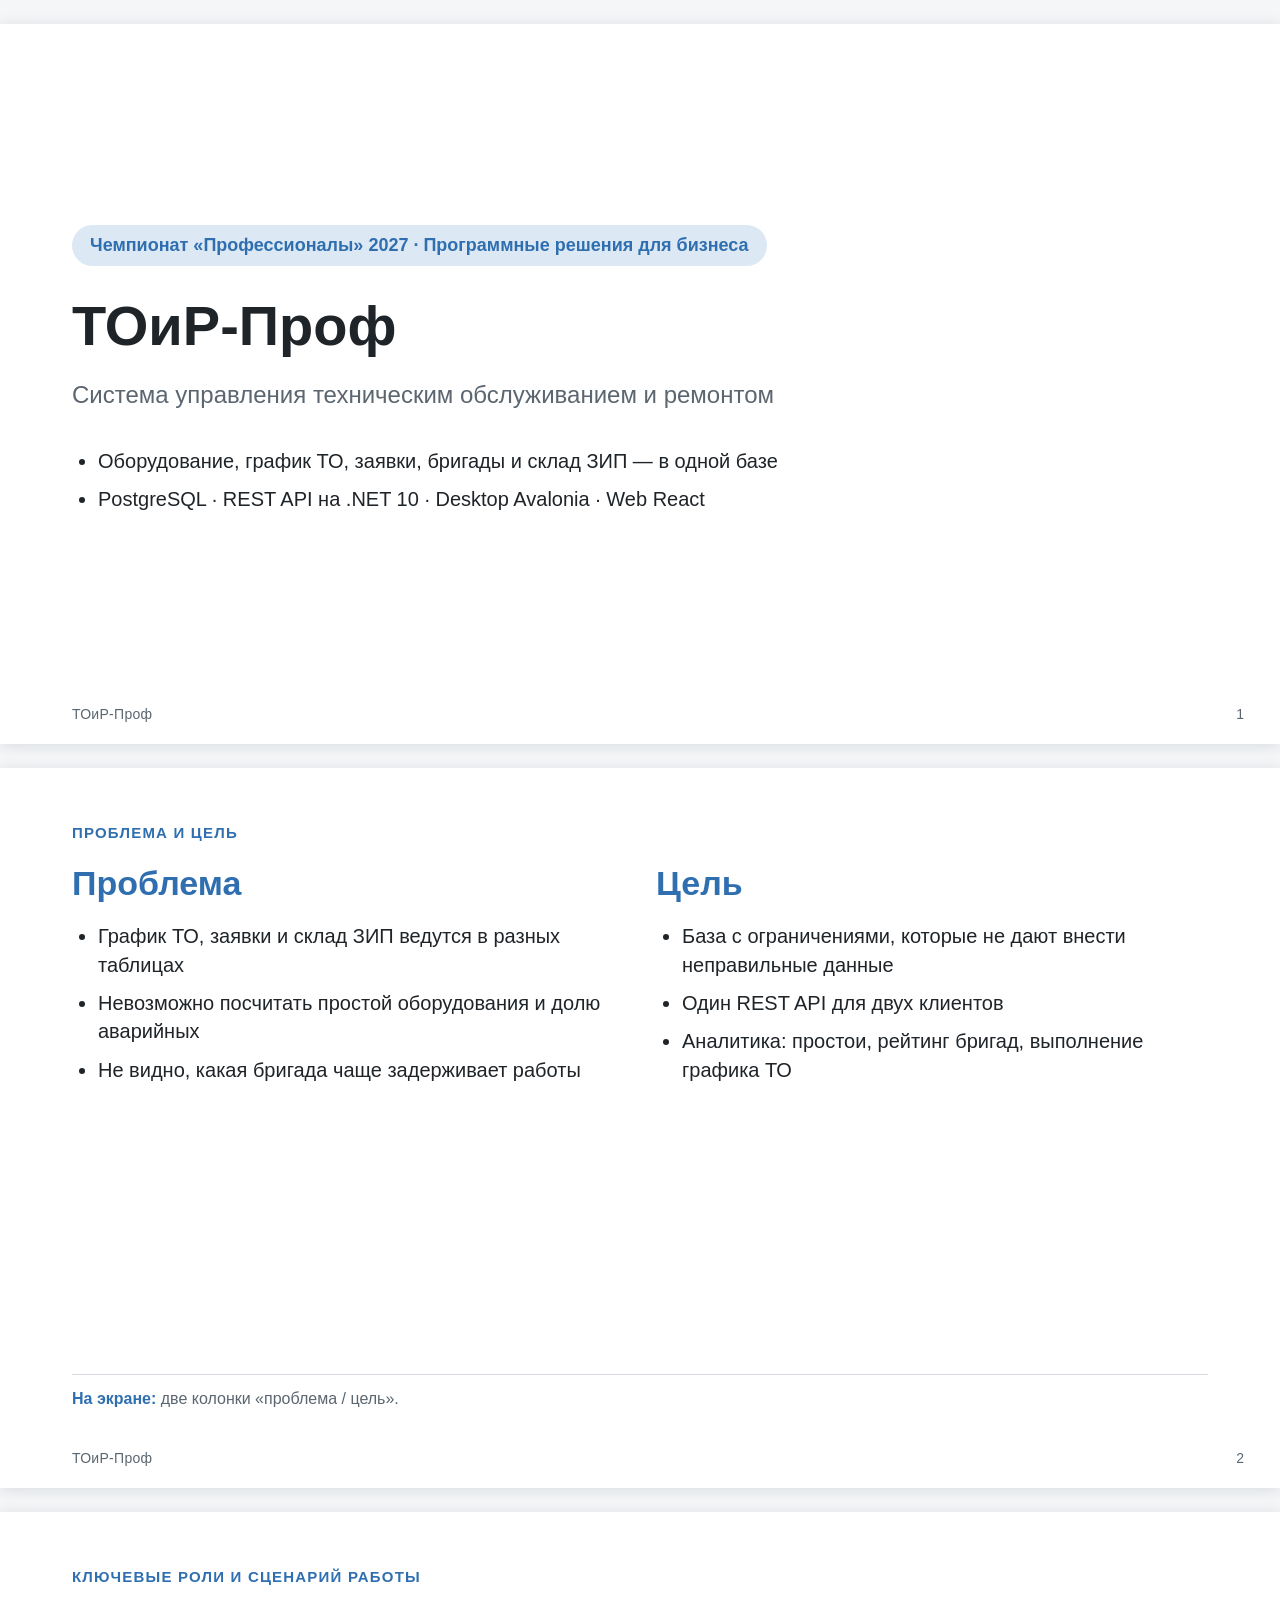
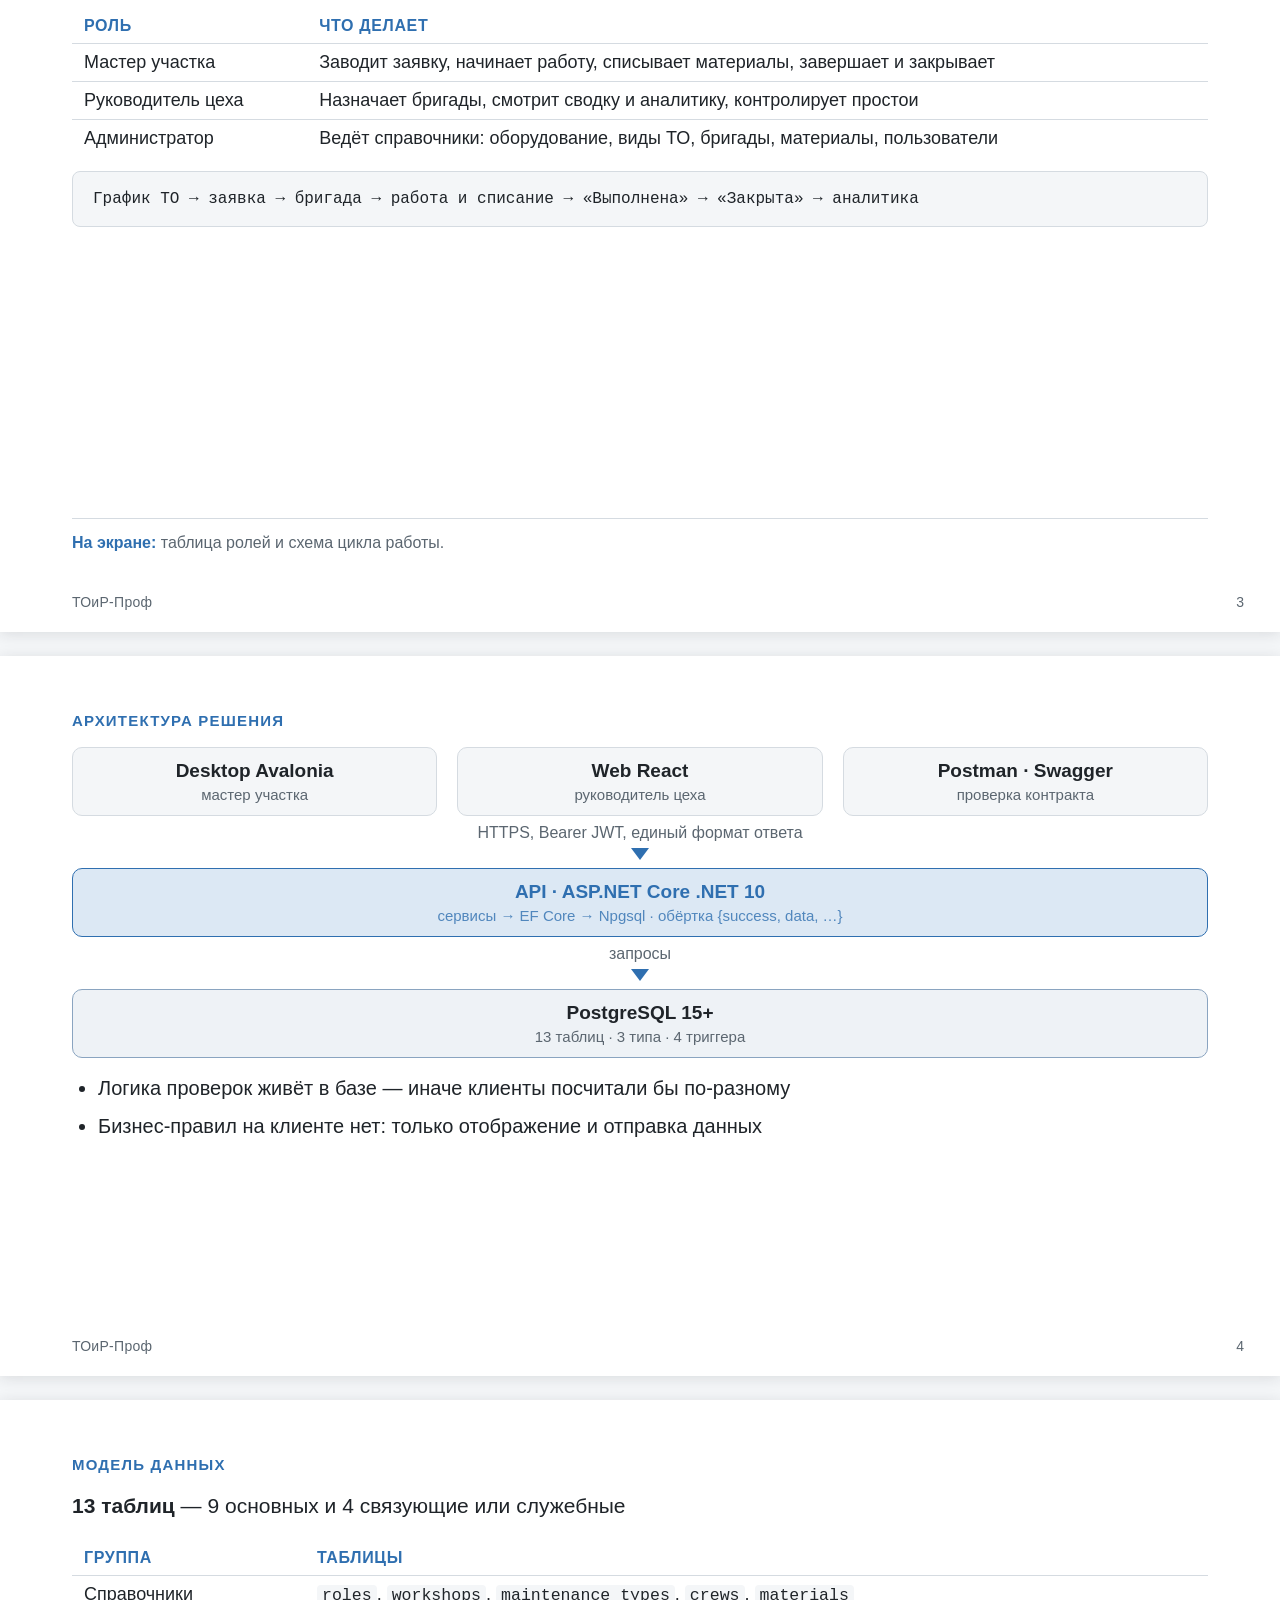
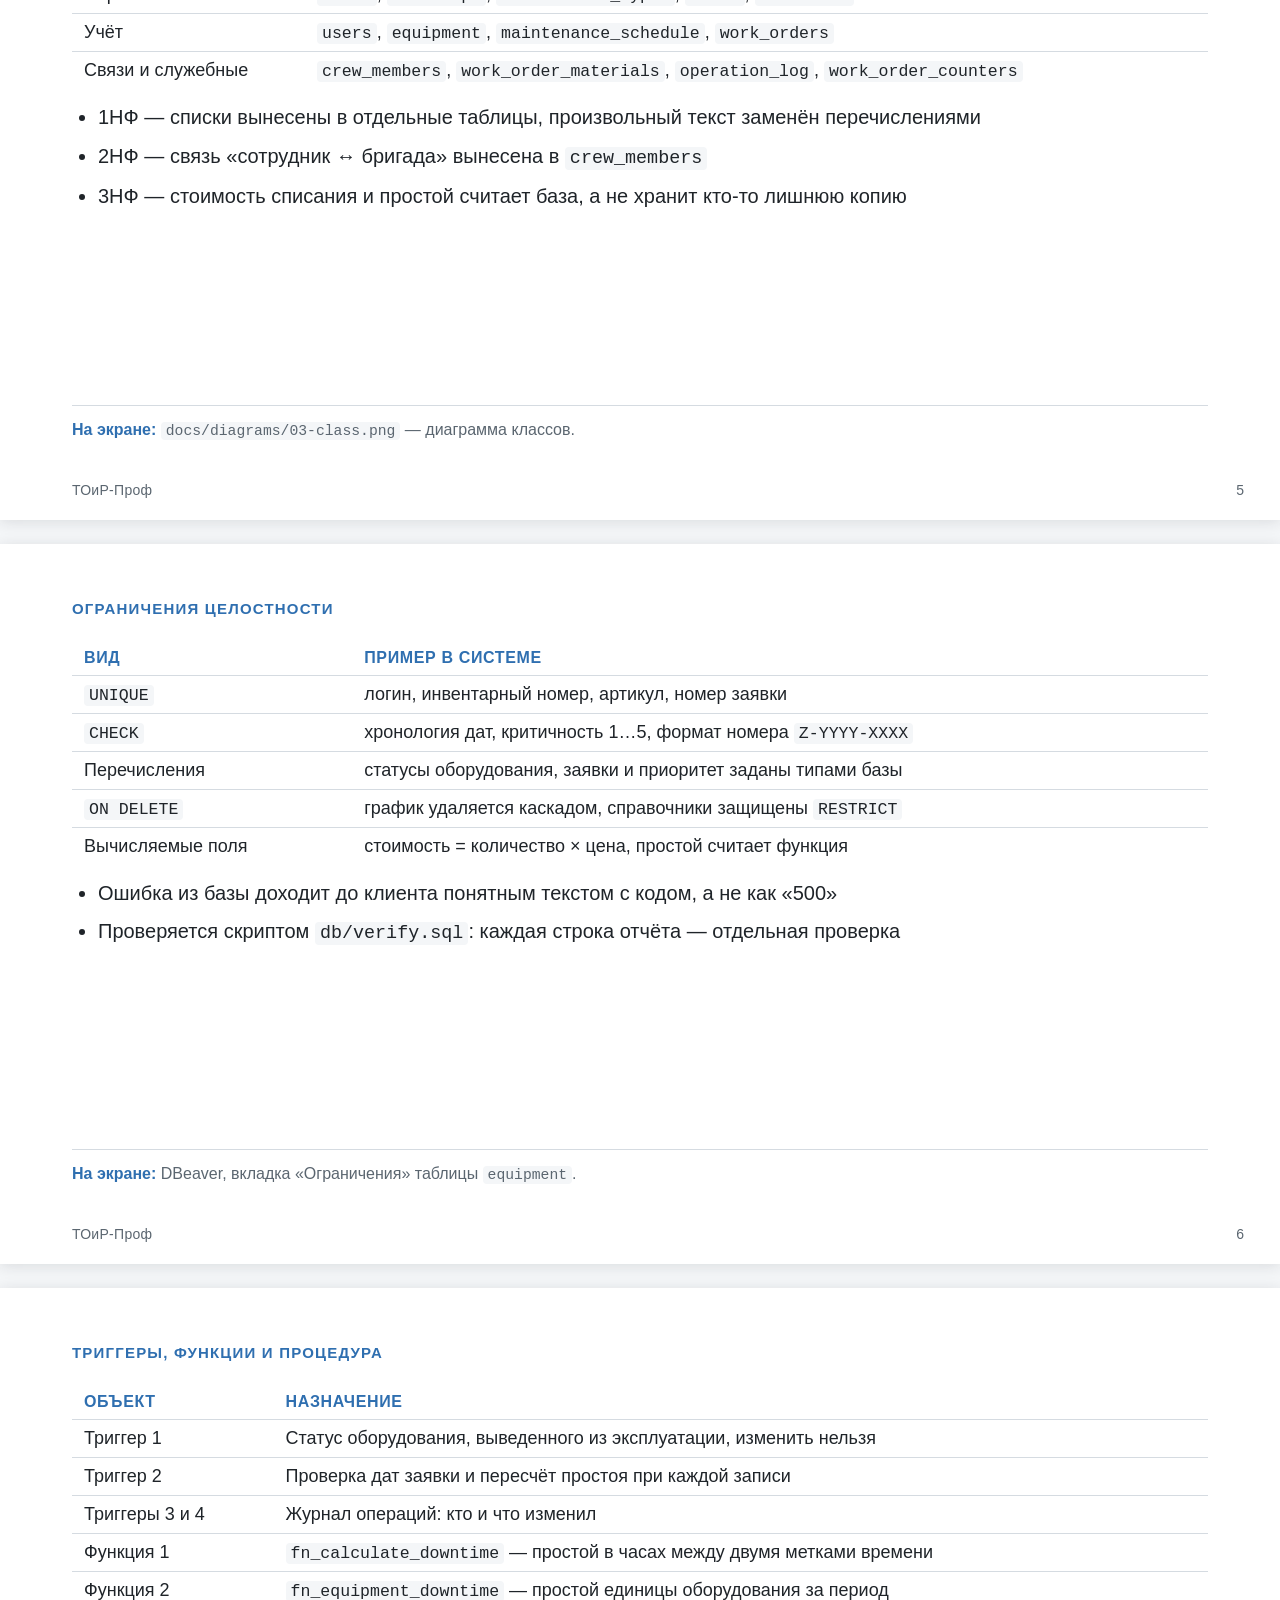
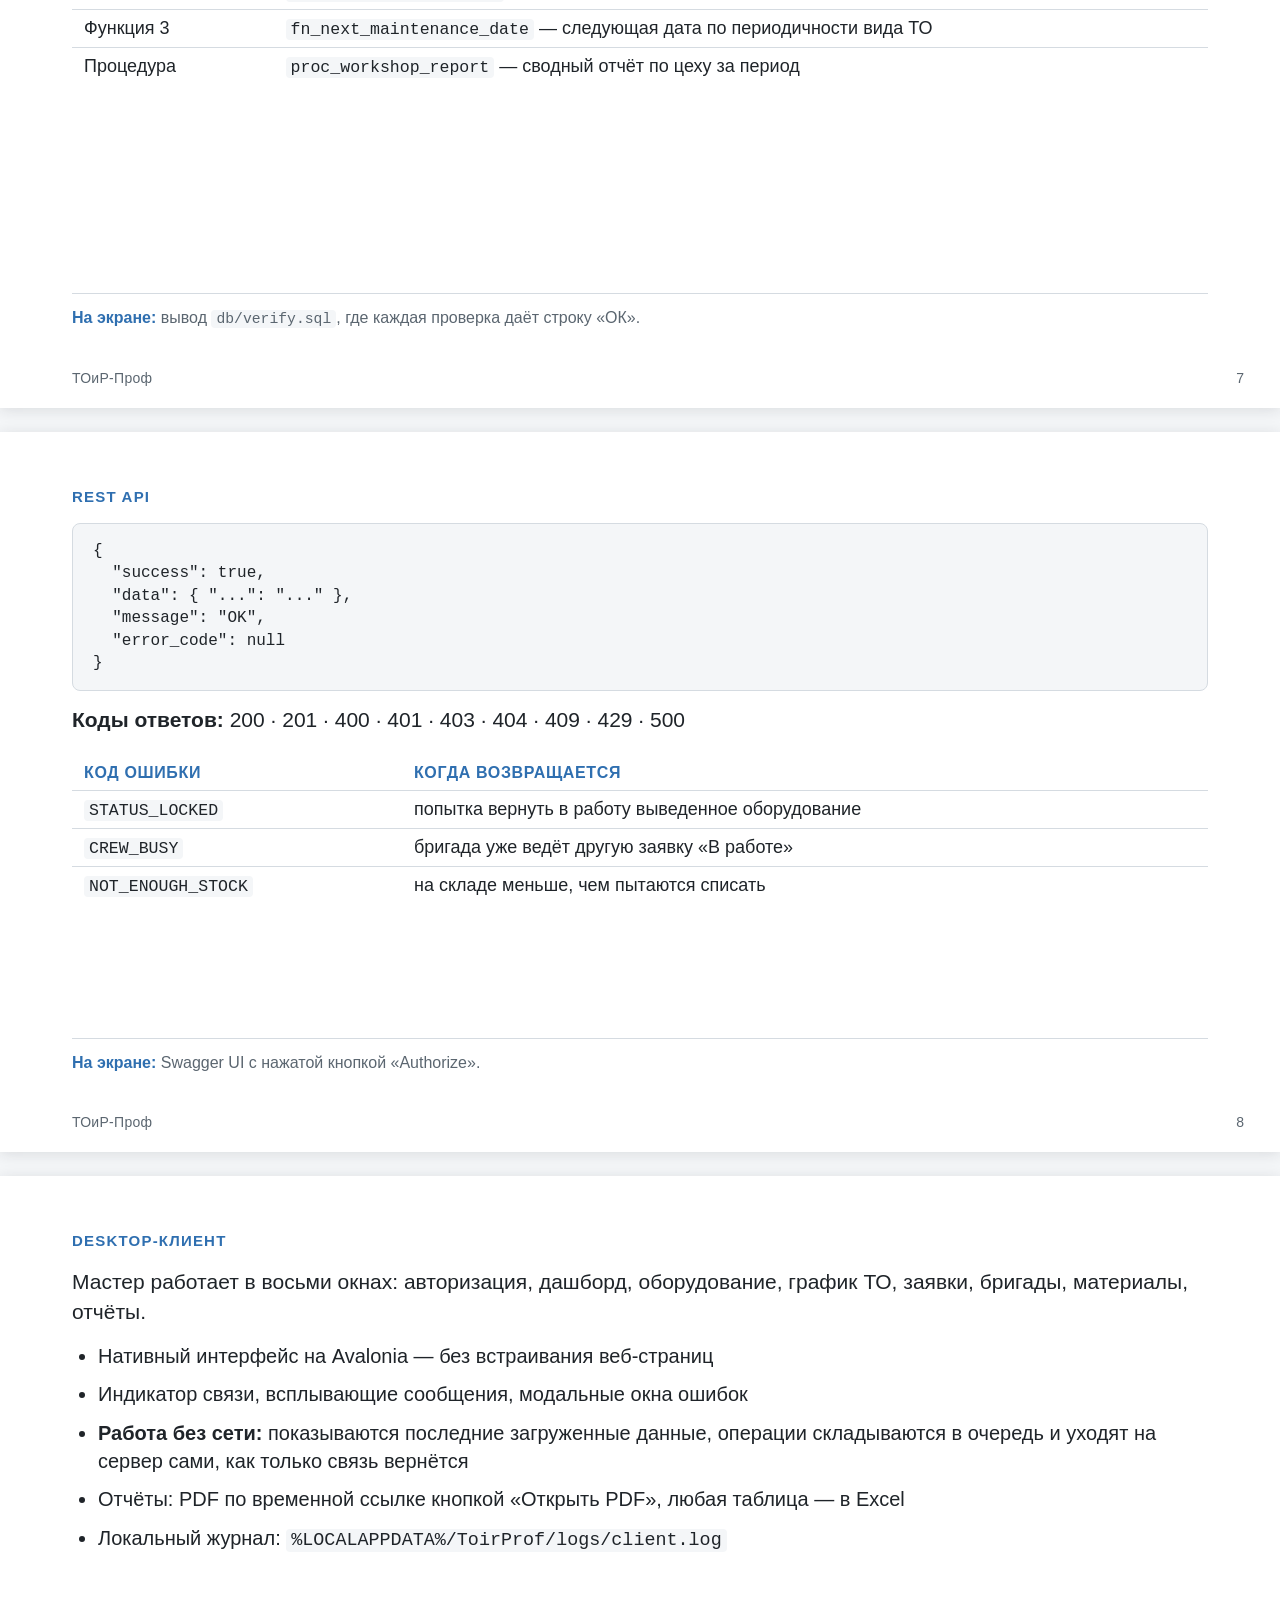
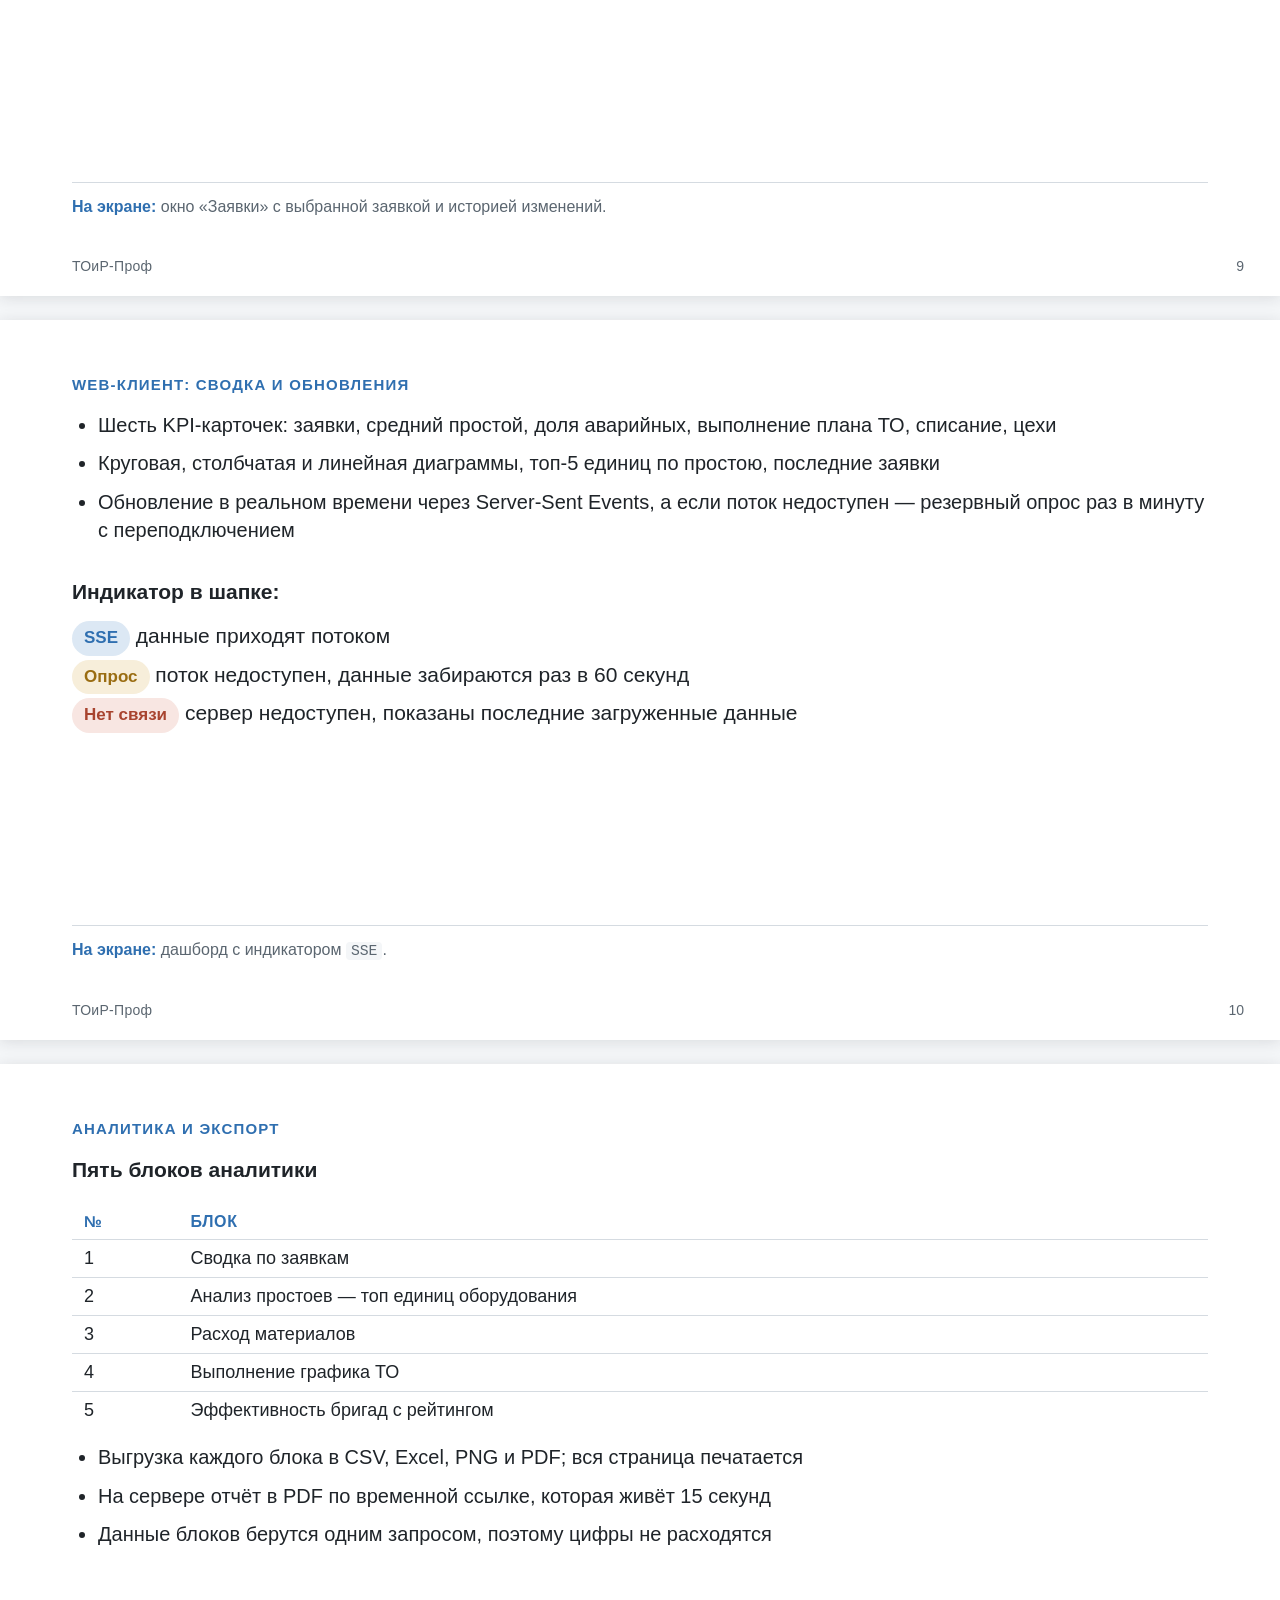
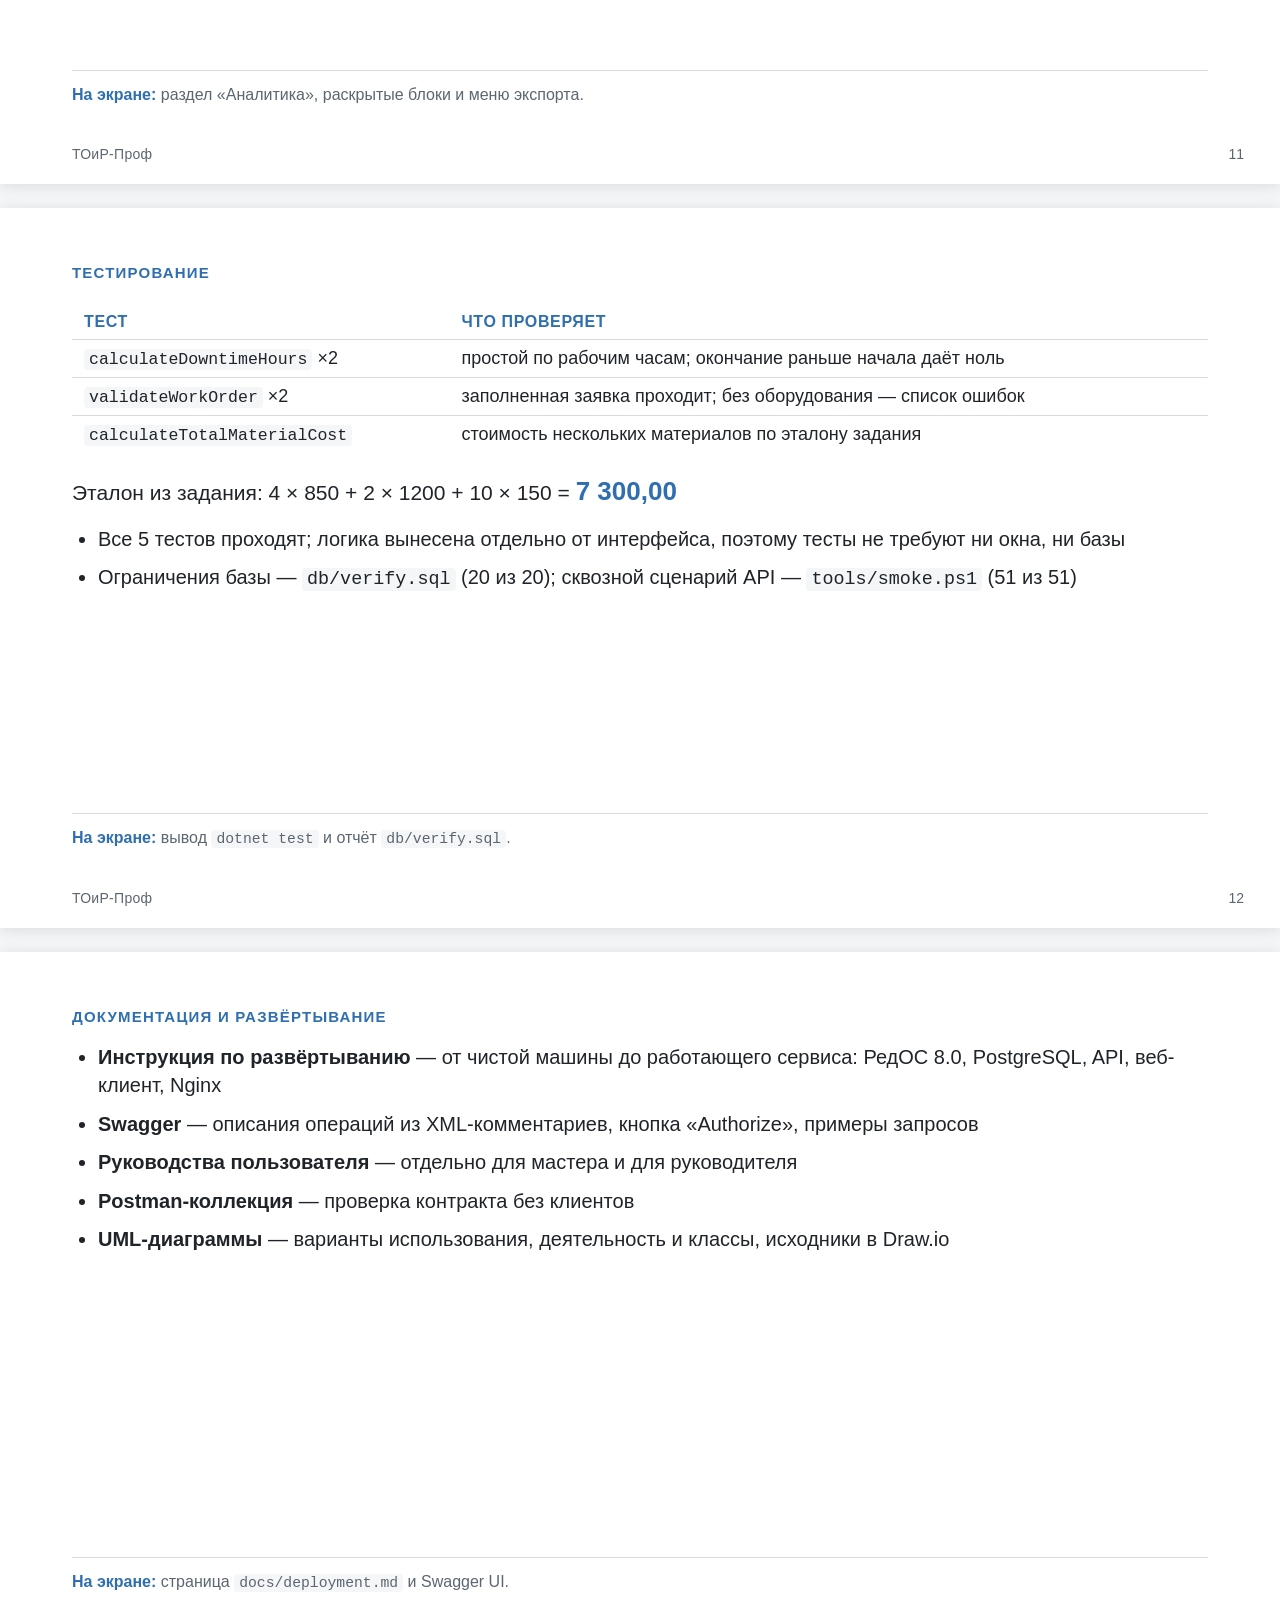
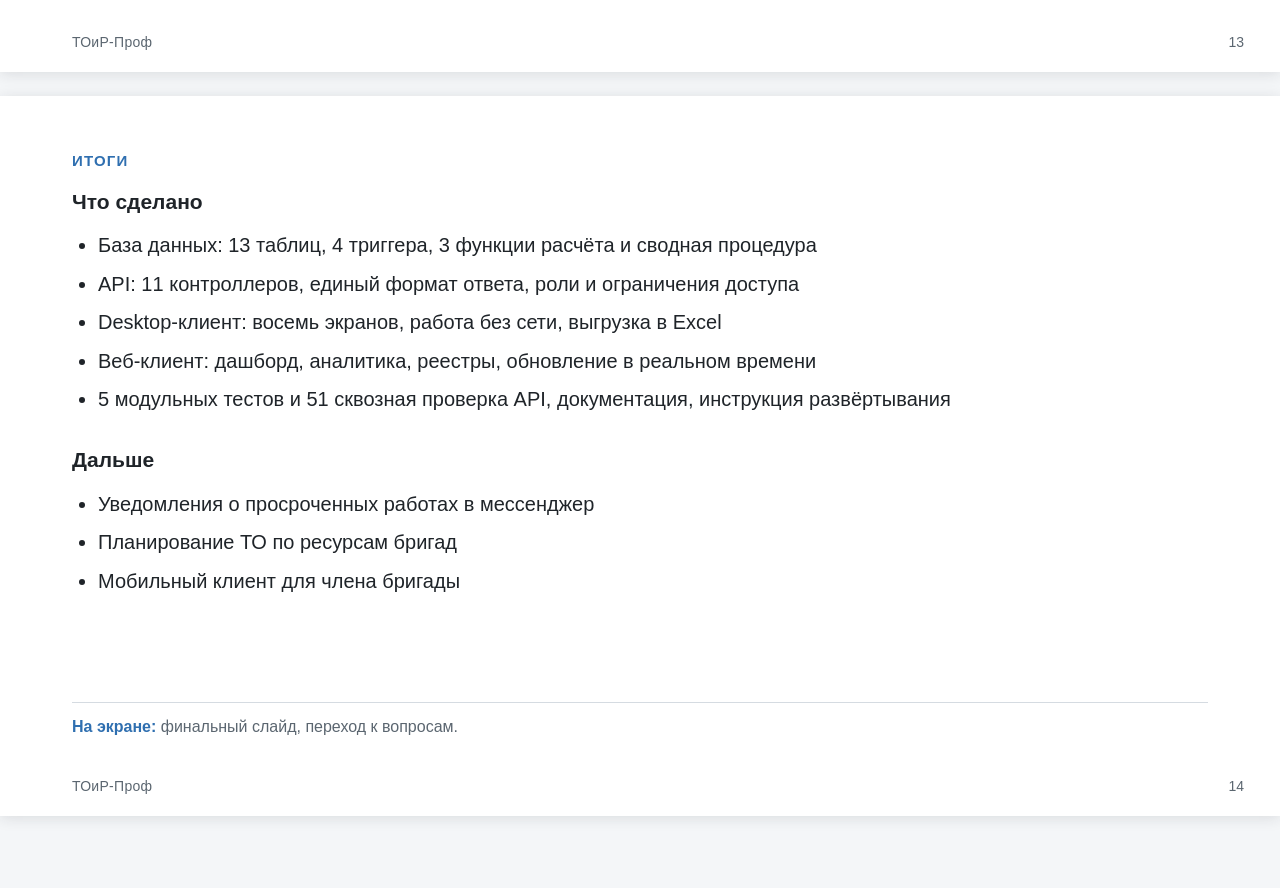
==== docs/presentation/slides.html @ 585d5f66 "Проверка на Windows и исправления по сквозному сценарию - API на порту 5080 (как ждут клиенты), PDF " ====
<!DOCTYPE html>
<html lang="ru">
<head>
<meta charset="utf-8">
<title>ТОиР-Проф — презентация проекта</title>
<style>
  :root {
    --ink: #1f2429;
    --muted: #5b6670;
    --line: #d5dbe1;
    --accent: #2f6fb0;
    --accent-soft: #dce8f4;
    --ok: #2f7d51;
    --warn: #9a6d12;
    --bad: #a8442f;
    --bg: #ffffff;
    --paper: #f4f6f8;
  }

  * { box-sizing: border-box; }

  html, body {
    margin: 0;
    padding: 0;
    background: var(--paper);
    color: var(--ink);
    font-family: "Segoe UI", "Noto Sans", Arial, sans-serif;
  }

  .deck { padding: 24px 0 48px; }

  .slide {
    position: relative;
    width: 1280px;
    height: 720px;
    margin: 0 auto 24px;
    padding: 56px 72px 64px;
    background: var(--bg);
    box-shadow: 0 2px 14px rgba(31, 36, 41, .12);
    page-break-after: always;
    break-after: page;
    display: flex;
    flex-direction: column;
    overflow: hidden;
  }

  .slide:last-child { page-break-after: auto; break-after: auto; }

  .slide__no {
    position: absolute;
    right: 36px;
    bottom: 22px;
    color: var(--muted);
    font-size: 14px;
  }

  .slide__mark {
    position: absolute;
    left: 72px;
    bottom: 22px;
    color: var(--muted);
    font-size: 14px;
    letter-spacing: .02em;
  }

  h1 { font-size: 46px; line-height: 1.15; margin: 0 0 28px; font-weight: 650; }
  h2 { font-size: 15px; text-transform: uppercase; letter-spacing: .08em; color: var(--accent); margin: 0 0 18px; }
  p { font-size: 21px; line-height: 1.45; margin: 0 0 14px; }
  ul { margin: 0 0 12px; padding-left: 26px; }
  li { font-size: 20px; line-height: 1.42; margin-bottom: 10px; }
  code { font-family: "JetBrains Mono", Consolas, monospace; font-size: .92em; background: var(--paper); padding: 1px 5px; border-radius: 4px; }

  table { width: 100%; border-collapse: collapse; margin: 6px 0 14px; }
  th, td { text-align: left; padding: 8px 12px; font-size: 18px; border-bottom: 1px solid var(--line); vertical-align: top; }
  th { color: var(--accent); font-weight: 600; font-size: 16px; text-transform: uppercase; letter-spacing: .04em; }
  tr:last-child td { border-bottom: none; }

  pre {
    background: var(--paper);
    border: 1px solid var(--line);
    border-radius: 8px;
    padding: 16px 20px;
    font-family: "JetBrains Mono", Consolas, monospace;
    font-size: 16px;
    line-height: 1.4;
    white-space: pre;
    overflow: hidden;
    margin: 0 0 14px;
  }

  .cols { display: flex; gap: 32px; }
  .cols > div { flex: 1; }

  .note {
    margin-top: auto;
    border-top: 1px solid var(--line);
    padding-top: 12px;
    color: var(--muted);
    font-size: 16px;
  }

  .note b { color: var(--accent); font-weight: 600; }

  .title { justify-content: center; }
  .title h1 { font-size: 56px; margin-bottom: 20px; }
  .title .sub { font-size: 24px; color: var(--muted); margin-bottom: 34px; }
  .title .badge {
    display: inline-block;
    align-self: flex-start;
    padding: 10px 18px;
    background: var(--accent-soft);
    color: var(--accent);
    border-radius: 999px;
    font-size: 18px;
    font-weight: 600;
  }

  .pill {
    display: inline-block;
    padding: 5px 12px;
    border-radius: 999px;
    font-size: 17px;
    font-weight: 600;
    background: var(--accent-soft);
    color: var(--accent);
  }
  .pill--ok { background: #e2f1e8; color: var(--ok); }
  .pill--warn { background: #f7eeda; color: var(--warn); }
  .pill--bad { background: #f8e6e2; color: var(--bad); }

  .big { font-size: 34px; font-weight: 650; color: var(--accent); }

  /* Схема архитектуры: настоящие блоки, а не псевдографика в <pre>.
     Псевдографика в презентации ломается: шрифт подставляется свой,
     линии рамок не сходятся, а блок обрезается по краю слайда. */
  .arch { margin: 0 0 16px; }
  .arch__row { display: flex; gap: 20px; justify-content: center; }
  .box {
    flex: 1;
    border: 1.5px solid var(--line);
    border-radius: 10px;
    padding: 12px 16px;
    background: var(--paper);
    font-size: 19px;
    font-weight: 600;
    text-align: center;
  }
  .box span { display: block; margin-top: 4px; font-size: 15px; font-weight: 400; color: var(--muted); }
  .box--api { border-color: var(--accent); background: var(--accent-soft); color: var(--accent); }
  .box--api span { color: var(--accent); opacity: .8; }
  .box--db { border-color: #8aa4c0; background: #eef2f6; }
  .arrow { text-align: center; margin: 8px 0; font-size: 16px; color: var(--muted); }
  .arrow::after {
    content: "";
    display: block;
    width: 0;
    height: 0;
    margin: 6px auto 0;
    border-left: 9px solid transparent;
    border-right: 9px solid transparent;
    border-top: 12px solid var(--accent);
  }

  @page { size: 1280px 720px; margin: 0; }

  @media print {
    html, body { background: #fff; }
    .deck { padding: 0; }
    .slide { box-shadow: none; margin: 0; }
  }
</style>
</head>
<body>
<div class="deck">

  <!-- 1 -->
  <section class="slide title">
    <span class="badge">Чемпионат «Профессионалы» 2027 · Программные решения для бизнеса</span>
    <h1 style="margin-top:28px">ТОиР-Проф</h1>
    <p class="sub">Система управления техническим обслуживанием и ремонтом</p>
    <ul>
      <li>Оборудование, график ТО, заявки, бригады и склад ЗИП — в одной базе</li>
      <li>PostgreSQL · REST API на .NET 10 · Desktop Avalonia · Web React</li>
    </ul>
    <div class="slide__mark">ТОиР-Проф</div>
    <div class="slide__no">1</div>
  </section>

  <!-- 2 -->
  <section class="slide">
    <h2>Проблема и цель</h2>
    <div class="cols">
      <div>
        <p class="big">Проблема</p>
        <ul>
          <li>График ТО, заявки и склад ЗИП ведутся в разных таблицах</li>
          <li>Невозможно посчитать простой оборудования и долю аварийных</li>
          <li>Не видно, какая бригада чаще задерживает работы</li>
        </ul>
      </div>
      <div>
        <p class="big">Цель</p>
        <ul>
          <li>База с ограничениями, которые не дают внести неправильные данные</li>
          <li>Один REST API для двух клиентов</li>
          <li>Аналитика: простои, рейтинг бригад, выполнение графика ТО</li>
        </ul>
      </div>
    </div>
    <p class="note"><b>На экране:</b> две колонки «проблема / цель».</p>
    <div class="slide__mark">ТОиР-Проф</div>
    <div class="slide__no">2</div>
  </section>

  <!-- 3 -->
  <section class="slide">
    <h2>Ключевые роли и сценарий работы</h2>
    <table>
      <tr><th>Роль</th><th>Что делает</th></tr>
      <tr><td>Мастер участка</td><td>Заводит заявку, начинает работу, списывает материалы, завершает и закрывает</td></tr>
      <tr><td>Руководитель цеха</td><td>Назначает бригады, смотрит сводку и аналитику, контролирует простои</td></tr>
      <tr><td>Администратор</td><td>Ведёт справочники: оборудование, виды ТО, бригады, материалы, пользователи</td></tr>
    </table>
    <pre>График ТО → заявка → бригада → работа и списание → «Выполнена» → «Закрыта» → аналитика</pre>
    <p class="note"><b>На экране:</b> таблица ролей и схема цикла работы.</p>
    <div class="slide__mark">ТОиР-Проф</div>
    <div class="slide__no">3</div>
  </section>

  <!-- 4 -->
  <section class="slide">
    <h2>Архитектура решения</h2>
    <div class="arch">
      <div class="arch__row">
        <div class="box">Desktop Avalonia<span>мастер участка</span></div>
        <div class="box">Web React<span>руководитель цеха</span></div>
        <div class="box">Postman · Swagger<span>проверка контракта</span></div>
      </div>
      <div class="arrow">HTTPS, Bearer JWT, единый формат ответа</div>
      <div class="arch__row">
        <div class="box box--api">API · ASP.NET Core .NET 10<span>сервисы → EF Core → Npgsql · обёртка {success, data, …}</span></div>
      </div>
      <div class="arrow">запросы</div>
      <div class="arch__row">
        <div class="box box--db">PostgreSQL 15+<span>13 таблиц · 3 типа · 4 триггера</span></div>
      </div>
    </div>
    <ul>
      <li>Логика проверок живёт в базе — иначе клиенты посчитали бы по-разному</li>
      <li>Бизнес-правил на клиенте нет: только отображение и отправка данных</li>
    </ul>
    <div class="slide__mark">ТОиР-Проф</div>
    <div class="slide__no">4</div>
  </section>

  <!-- 5 -->
  <section class="slide">
    <h2>Модель данных</h2>
    <p><b>13 таблиц</b> — 9 основных и 4 связующие или служебные</p>
    <table>
      <tr><th>Группа</th><th>Таблицы</th></tr>
      <tr><td>Справочники</td><td><code>roles</code>, <code>workshops</code>, <code>maintenance_types</code>, <code>crews</code>, <code>materials</code></td></tr>
      <tr><td>Учёт</td><td><code>users</code>, <code>equipment</code>, <code>maintenance_schedule</code>, <code>work_orders</code></td></tr>
      <tr><td>Связи и служебные</td><td><code>crew_members</code>, <code>work_order_materials</code>, <code>operation_log</code>, <code>work_order_counters</code></td></tr>
    </table>
    <ul>
      <li>1НФ — списки вынесены в отдельные таблицы, произвольный текст заменён перечислениями</li>
      <li>2НФ — связь «сотрудник ↔ бригада» вынесена в <code>crew_members</code></li>
      <li>3НФ — стоимость списания и простой считает база, а не хранит кто-то лишнюю копию</li>
    </ul>
    <p class="note"><b>На экране:</b> <code>docs/diagrams/03-class.png</code> — диаграмма классов.</p>
    <div class="slide__mark">ТОиР-Проф</div>
    <div class="slide__no">5</div>
  </section>

  <!-- 6 -->
  <section class="slide">
    <h2>Ограничения целостности</h2>
    <table>
      <tr><th>Вид</th><th>Пример в системе</th></tr>
      <tr><td><code>UNIQUE</code></td><td>логин, инвентарный номер, артикул, номер заявки</td></tr>
      <tr><td><code>CHECK</code></td><td>хронология дат, критичность 1…5, формат номера <code>Z-YYYY-XXXX</code></td></tr>
      <tr><td>Перечисления</td><td>статусы оборудования, заявки и приоритет заданы типами базы</td></tr>
      <tr><td><code>ON DELETE</code></td><td>график удаляется каскадом, справочники защищены <code>RESTRICT</code></td></tr>
      <tr><td>Вычисляемые поля</td><td>стоимость = количество × цена, простой считает функция</td></tr>
    </table>
    <ul>
      <li>Ошибка из базы доходит до клиента понятным текстом с кодом, а не как «500»</li>
      <li>Проверяется скриптом <code>db/verify.sql</code>: каждая строка отчёта — отдельная проверка</li>
    </ul>
    <p class="note"><b>На экране:</b> DBeaver, вкладка «Ограничения» таблицы <code>equipment</code>.</p>
    <div class="slide__mark">ТОиР-Проф</div>
    <div class="slide__no">6</div>
  </section>

  <!-- 7 -->
  <section class="slide">
    <h2>Триггеры, функции и процедура</h2>
    <table>
      <tr><th>Объект</th><th>Назначение</th></tr>
      <tr><td>Триггер 1</td><td>Статус оборудования, выведенного из эксплуатации, изменить нельзя</td></tr>
      <tr><td>Триггер 2</td><td>Проверка дат заявки и пересчёт простоя при каждой записи</td></tr>
      <tr><td>Триггеры 3 и 4</td><td>Журнал операций: кто и что изменил</td></tr>
      <tr><td>Функция 1</td><td><code>fn_calculate_downtime</code> — простой в часах между двумя метками времени</td></tr>
      <tr><td>Функция 2</td><td><code>fn_equipment_downtime</code> — простой единицы оборудования за период</td></tr>
      <tr><td>Функция 3</td><td><code>fn_next_maintenance_date</code> — следующая дата по периодичности вида ТО</td></tr>
      <tr><td>Процедура</td><td><code>proc_workshop_report</code> — сводный отчёт по цеху за период</td></tr>
    </table>
    <p class="note"><b>На экране:</b> вывод <code>db/verify.sql</code>, где каждая проверка даёт строку «ОК».</p>
    <div class="slide__mark">ТОиР-Проф</div>
    <div class="slide__no">7</div>
  </section>

  <!-- 8 -->
  <section class="slide">
    <h2>REST API</h2>
    <pre>{
  "success": true,
  "data": { "...": "..." },
  "message": "OK",
  "error_code": null
}</pre>
    <p><b>Коды ответов:</b> 200 · 201 · 400 · 401 · 403 · 404 · 409 · 429 · 500</p>
    <table>
      <tr><th>Код ошибки</th><th>Когда возвращается</th></tr>
      <tr><td><code>STATUS_LOCKED</code></td><td>попытка вернуть в работу выведенное оборудование</td></tr>
      <tr><td><code>CREW_BUSY</code></td><td>бригада уже ведёт другую заявку «В работе»</td></tr>
      <tr><td><code>NOT_ENOUGH_STOCK</code></td><td>на складе меньше, чем пытаются списать</td></tr>
    </table>
    <p class="note"><b>На экране:</b> Swagger UI с нажатой кнопкой «Authorize».</p>
    <div class="slide__mark">ТОиР-Проф</div>
    <div class="slide__no">8</div>
  </section>

  <!-- 9 -->
  <section class="slide">
    <h2>Desktop-клиент</h2>
    <p>Мастер работает в восьми окнах: авторизация, дашборд, оборудование,
       график ТО, заявки, бригады, материалы, отчёты.</p>
    <ul>
      <li>Нативный интерфейс на Avalonia — без встраивания веб-страниц</li>
      <li>Индикатор связи, всплывающие сообщения, модальные окна ошибок</li>
      <li><b>Работа без сети:</b> показываются последние загруженные данные, операции
          складываются в очередь и уходят на сервер сами, как только связь вернётся</li>
      <li>Отчёты: PDF по временной ссылке кнопкой «Открыть PDF», любая таблица — в Excel</li>
      <li>Локальный журнал: <code>%LOCALAPPDATA%/ToirProf/logs/client.log</code></li>
    </ul>
    <p class="note"><b>На экране:</b> окно «Заявки» с выбранной заявкой и историей изменений.</p>
    <div class="slide__mark">ТОиР-Проф</div>
    <div class="slide__no">9</div>
  </section>

  <!-- 10 -->
  <section class="slide">
    <h2>Web-клиент: сводка и обновления</h2>
    <ul>
      <li>Шесть KPI-карточек: заявки, средний простой, доля аварийных,
          выполнение плана ТО, списание, цехи</li>
      <li>Круговая, столбчатая и линейная диаграммы, топ-5 единиц по простою,
          последние заявки</li>
      <li>Обновление в реальном времени через Server-Sent Events, а если поток
          недоступен — резервный опрос раз в минуту с переподключением</li>
    </ul>
    <p style="margin-top:10px"><b>Индикатор в шапке:</b></p>
    <p style="margin-bottom:4px"><span class="pill">SSE</span> данные приходят потоком</p>
    <p style="margin-bottom:4px"><span class="pill pill--warn">Опрос</span> поток недоступен, данные забираются раз в 60 секунд</p>
    <p><span class="pill pill--bad">Нет связи</span> сервер недоступен, показаны последние загруженные данные</p>
    <p class="note"><b>На экране:</b> дашборд с индикатором <code>SSE</code>.</p>
    <div class="slide__mark">ТОиР-Проф</div>
    <div class="slide__no">10</div>
  </section>

  <!-- 11 -->
  <section class="slide">
    <h2>Аналитика и экспорт</h2>
    <p><b>Пять блоков аналитики</b></p>
    <table>
      <tr><th>№</th><th>Блок</th></tr>
      <tr><td>1</td><td>Сводка по заявкам</td></tr>
      <tr><td>2</td><td>Анализ простоев — топ единиц оборудования</td></tr>
      <tr><td>3</td><td>Расход материалов</td></tr>
      <tr><td>4</td><td>Выполнение графика ТО</td></tr>
      <tr><td>5</td><td>Эффективность бригад с рейтингом</td></tr>
    </table>
    <ul>
      <li>Выгрузка каждого блока в CSV, Excel, PNG и PDF; вся страница печатается</li>
      <li>На сервере отчёт в PDF по временной ссылке, которая живёт 15 секунд</li>
      <li>Данные блоков берутся одним запросом, поэтому цифры не расходятся</li>
    </ul>
    <p class="note"><b>На экране:</b> раздел «Аналитика», раскрытые блоки и меню экспорта.</p>
    <div class="slide__mark">ТОиР-Проф</div>
    <div class="slide__no">11</div>
  </section>

  <!-- 12 -->
  <section class="slide">
    <h2>Тестирование</h2>
    <table>
      <tr><th>Тест</th><th>Что проверяет</th></tr>
      <tr><td><code>calculateDowntimeHours</code> ×2</td><td>простой по рабочим часам; окончание раньше начала даёт ноль</td></tr>
      <tr><td><code>validateWorkOrder</code> ×2</td><td>заполненная заявка проходит; без оборудования — список ошибок</td></tr>
      <tr><td><code>calculateTotalMaterialCost</code></td><td>стоимость нескольких материалов по эталону задания</td></tr>
    </table>
    <p style="margin-top:6px">Эталон из задания: 4 × 850 + 2 × 1200 + 10 × 150 = <b class="big" style="font-size:26px">7 300,00</b></p>
    <ul>
      <li>Все 5 тестов проходят; логика вынесена отдельно от интерфейса,
          поэтому тесты не требуют ни окна, ни базы</li>
      <li>Ограничения базы — <code>db/verify.sql</code> (20 из 20); сквозной сценарий API —
          <code>tools/smoke.ps1</code> (51 из 51)</li>
    </ul>
    <p class="note"><b>На экране:</b> вывод <code>dotnet test</code> и отчёт <code>db/verify.sql</code>.</p>
    <div class="slide__mark">ТОиР-Проф</div>
    <div class="slide__no">12</div>
  </section>

  <!-- 13 -->
  <section class="slide">
    <h2>Документация и развёртывание</h2>
    <ul>
      <li><b>Инструкция по развёртыванию</b> — от чистой машины до работающего сервиса:
          РедОС 8.0, PostgreSQL, API, веб-клиент, Nginx</li>
      <li><b>Swagger</b> — описания операций из XML-комментариев, кнопка «Authorize»,
          примеры запросов</li>
      <li><b>Руководства пользователя</b> — отдельно для мастера и для руководителя</li>
      <li><b>Postman-коллекция</b> — проверка контракта без клиентов</li>
      <li><b>UML-диаграммы</b> — варианты использования, деятельность и классы,
          исходники в Draw.io</li>
    </ul>
    <p class="note"><b>На экране:</b> страница <code>docs/deployment.md</code> и Swagger UI.</p>
    <div class="slide__mark">ТОиР-Проф</div>
    <div class="slide__no">13</div>
  </section>

  <!-- 14 -->
  <section class="slide">
    <h2>Итоги</h2>
    <p><b>Что сделано</b></p>
    <ul>
      <li>База данных: 13 таблиц, 4 триггера, 3 функции расчёта и сводная процедура</li>
      <li>API: 11 контроллеров, единый формат ответа, роли и ограничения доступа</li>
      <li>Desktop-клиент: восемь экранов, работа без сети, выгрузка в Excel</li>
      <li>Веб-клиент: дашборд, аналитика, реестры, обновление в реальном времени</li>
      <li>5 модульных тестов и 51 сквозная проверка API, документация, инструкция развёртывания</li>
    </ul>
    <p style="margin-top:10px"><b>Дальше</b></p>
    <ul>
      <li>Уведомления о просроченных работах в мессенджер</li>
      <li>Планирование ТО по ресурсам бригад</li>
      <li>Мобильный клиент для члена бригады</li>
    </ul>
    <p class="note"><b>На экране:</b> финальный слайд, переход к вопросам.</p>
    <div class="slide__mark">ТОиР-Проф</div>
    <div class="slide__no">14</div>
  </section>

</div>
</body>
</html>
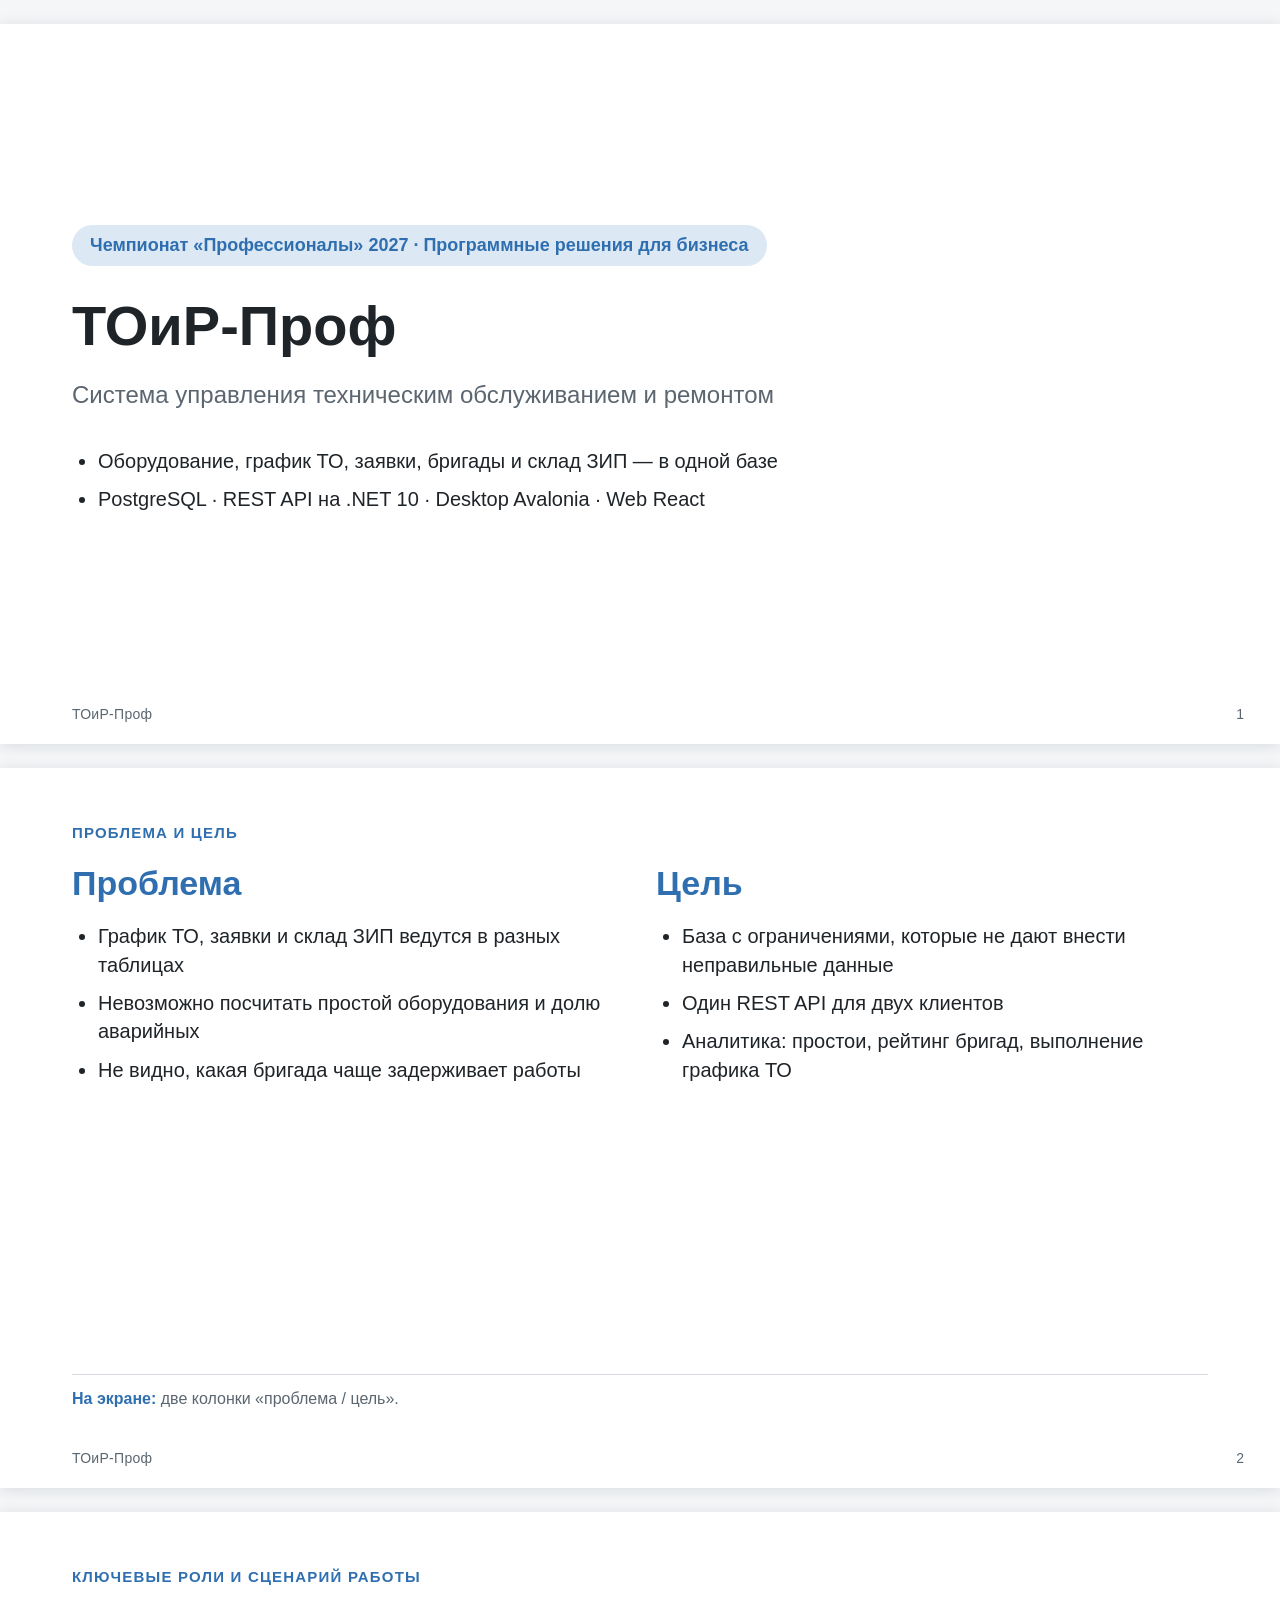
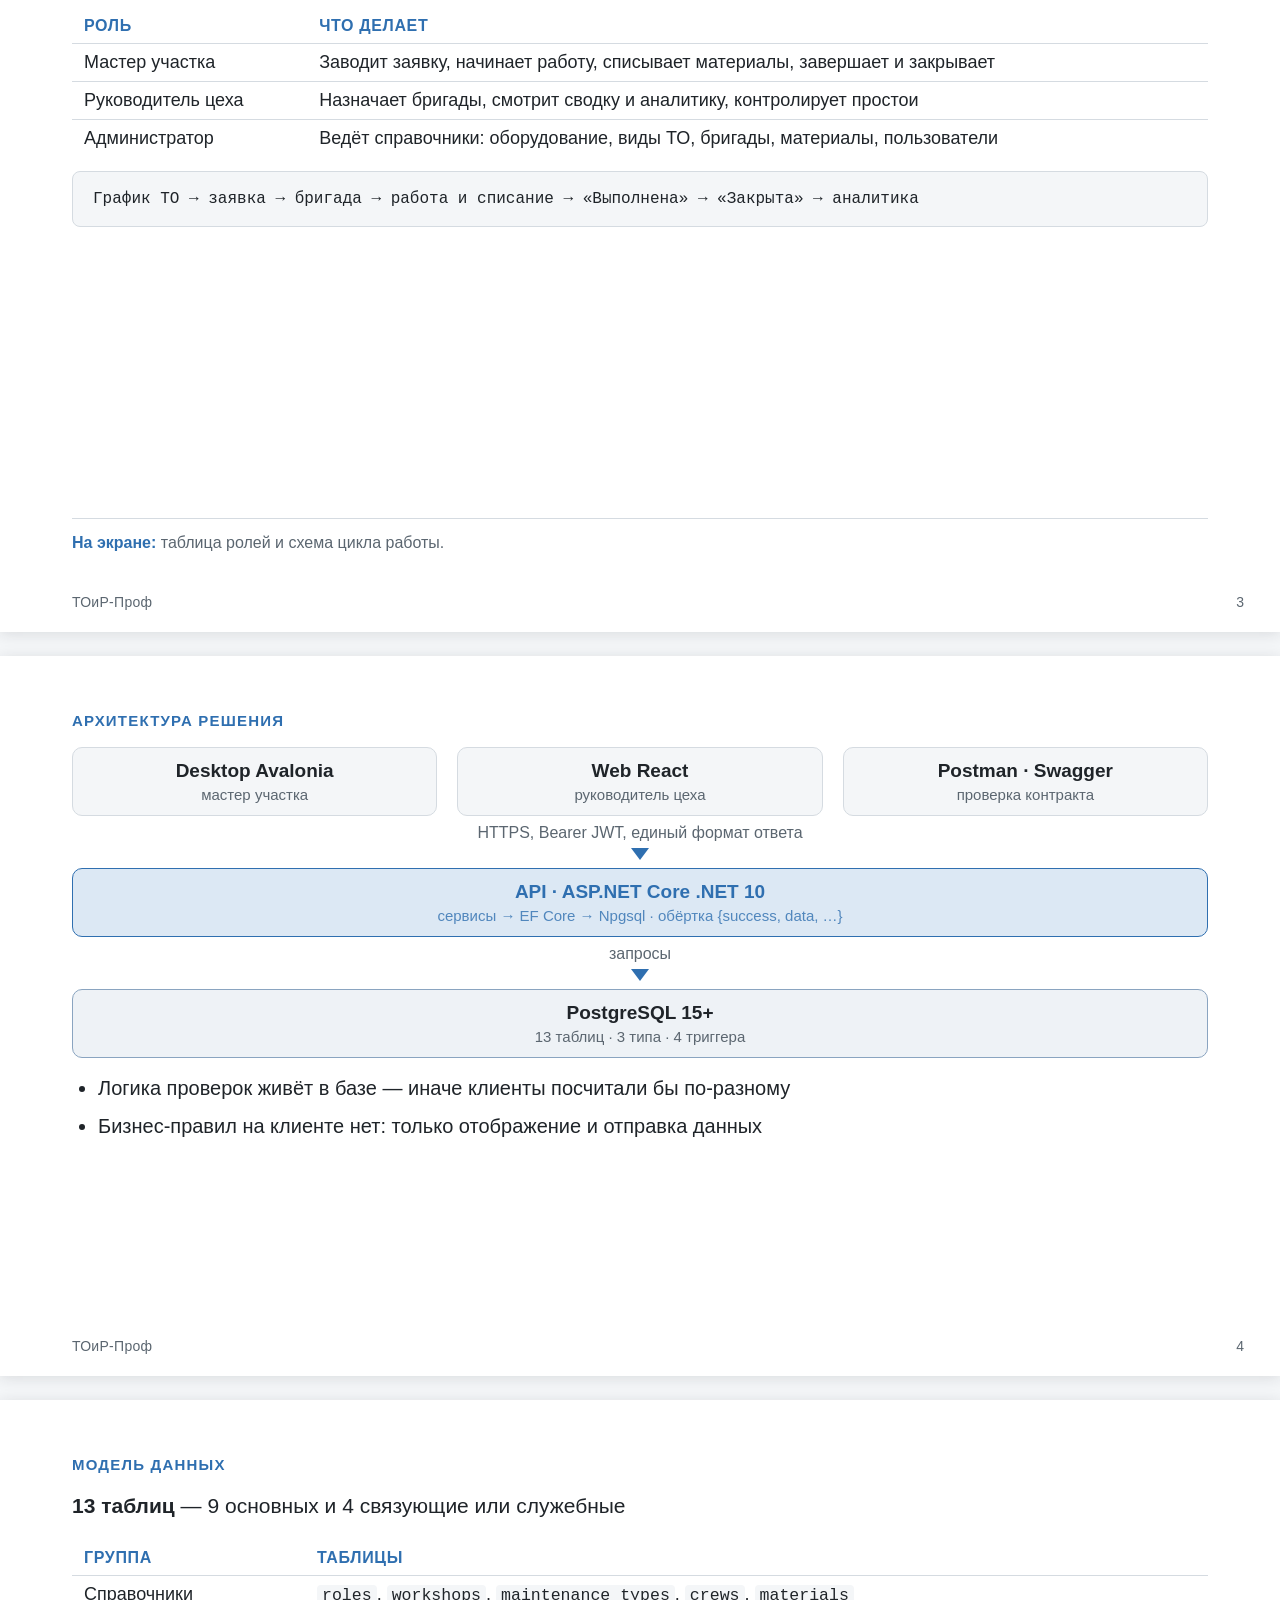
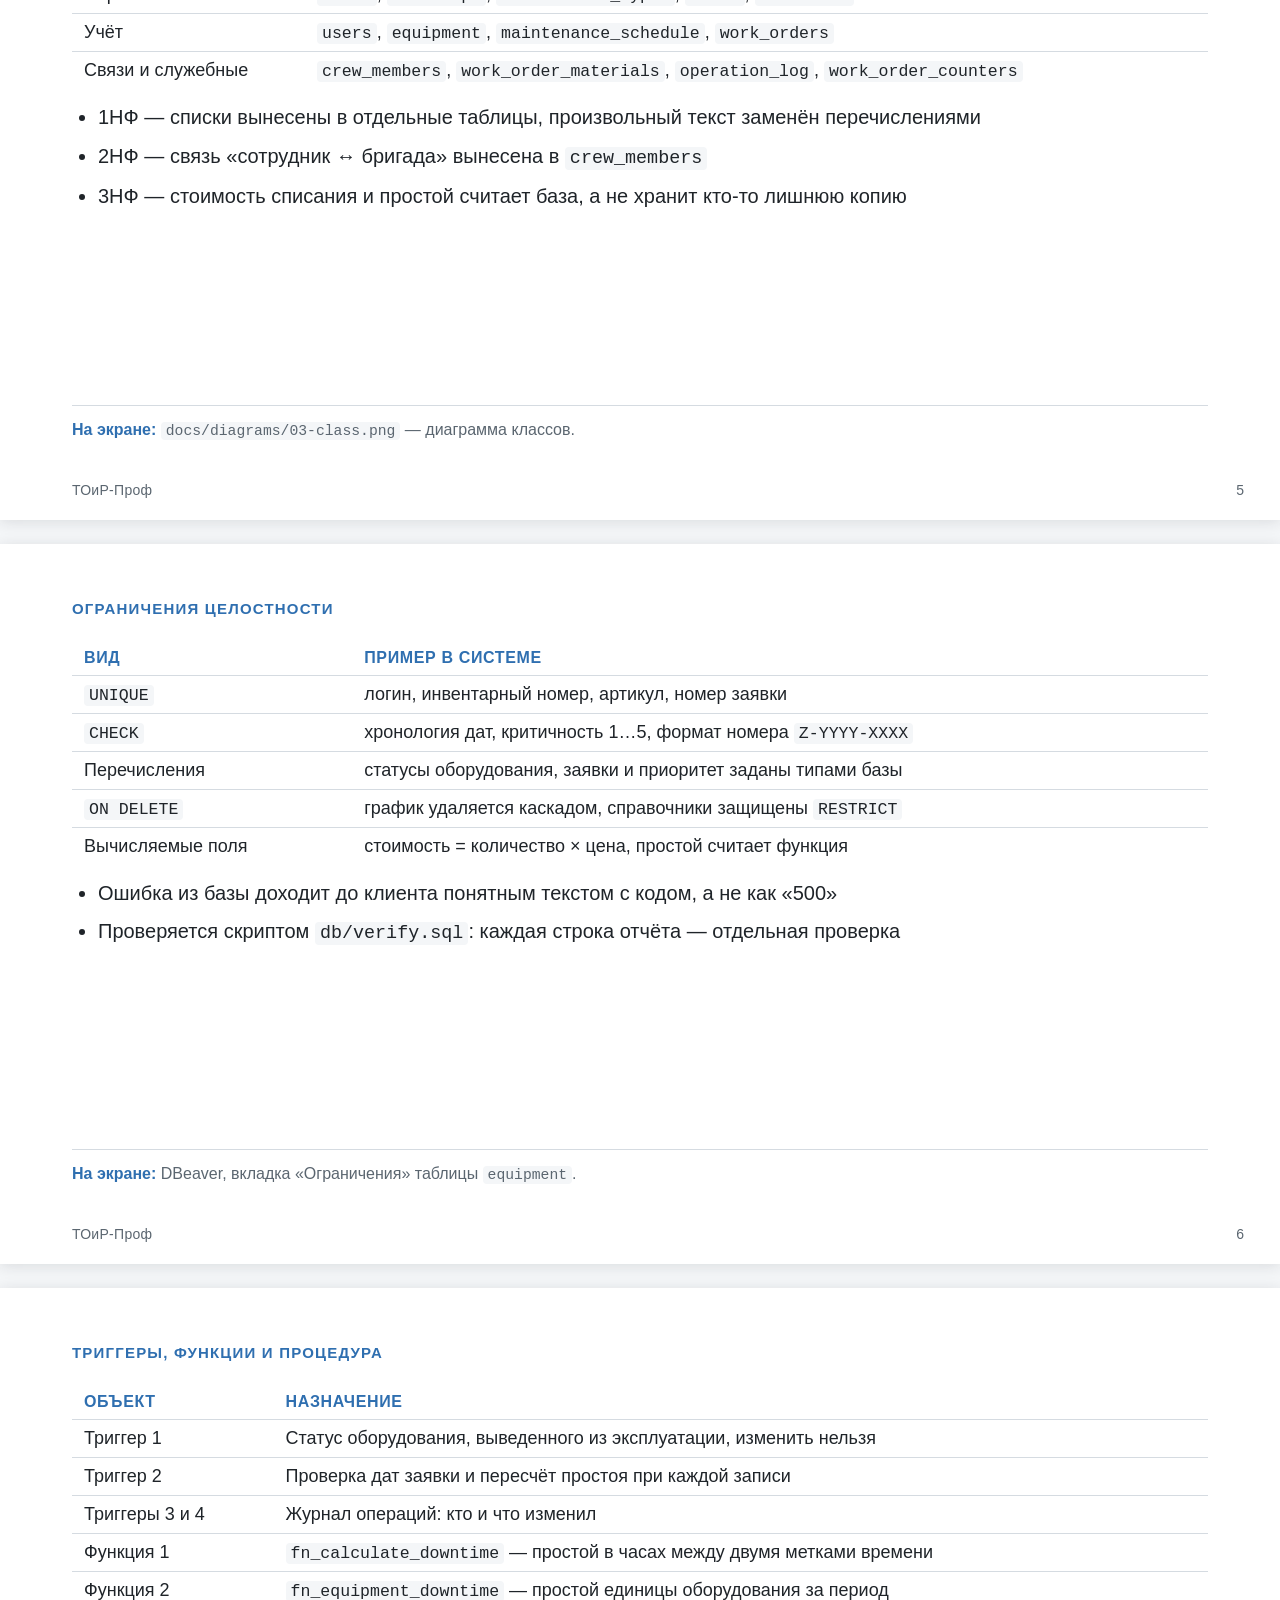
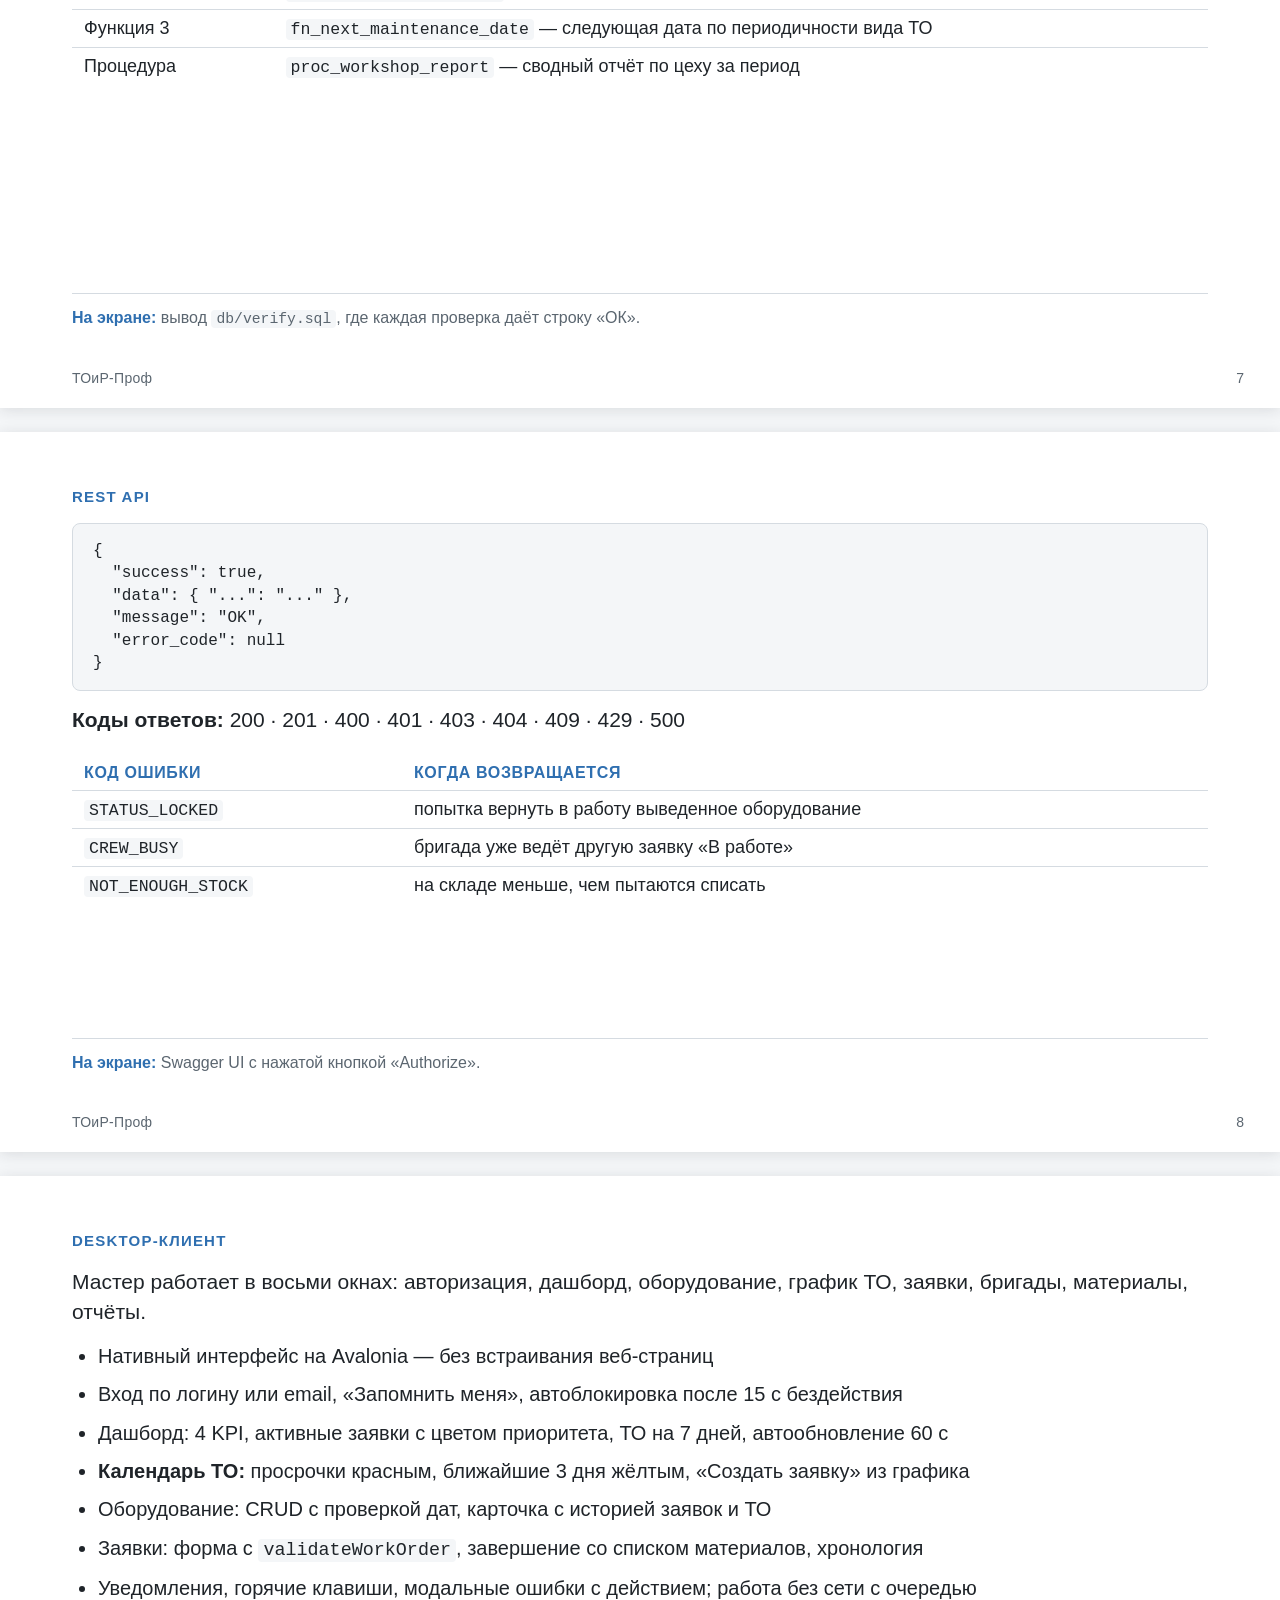
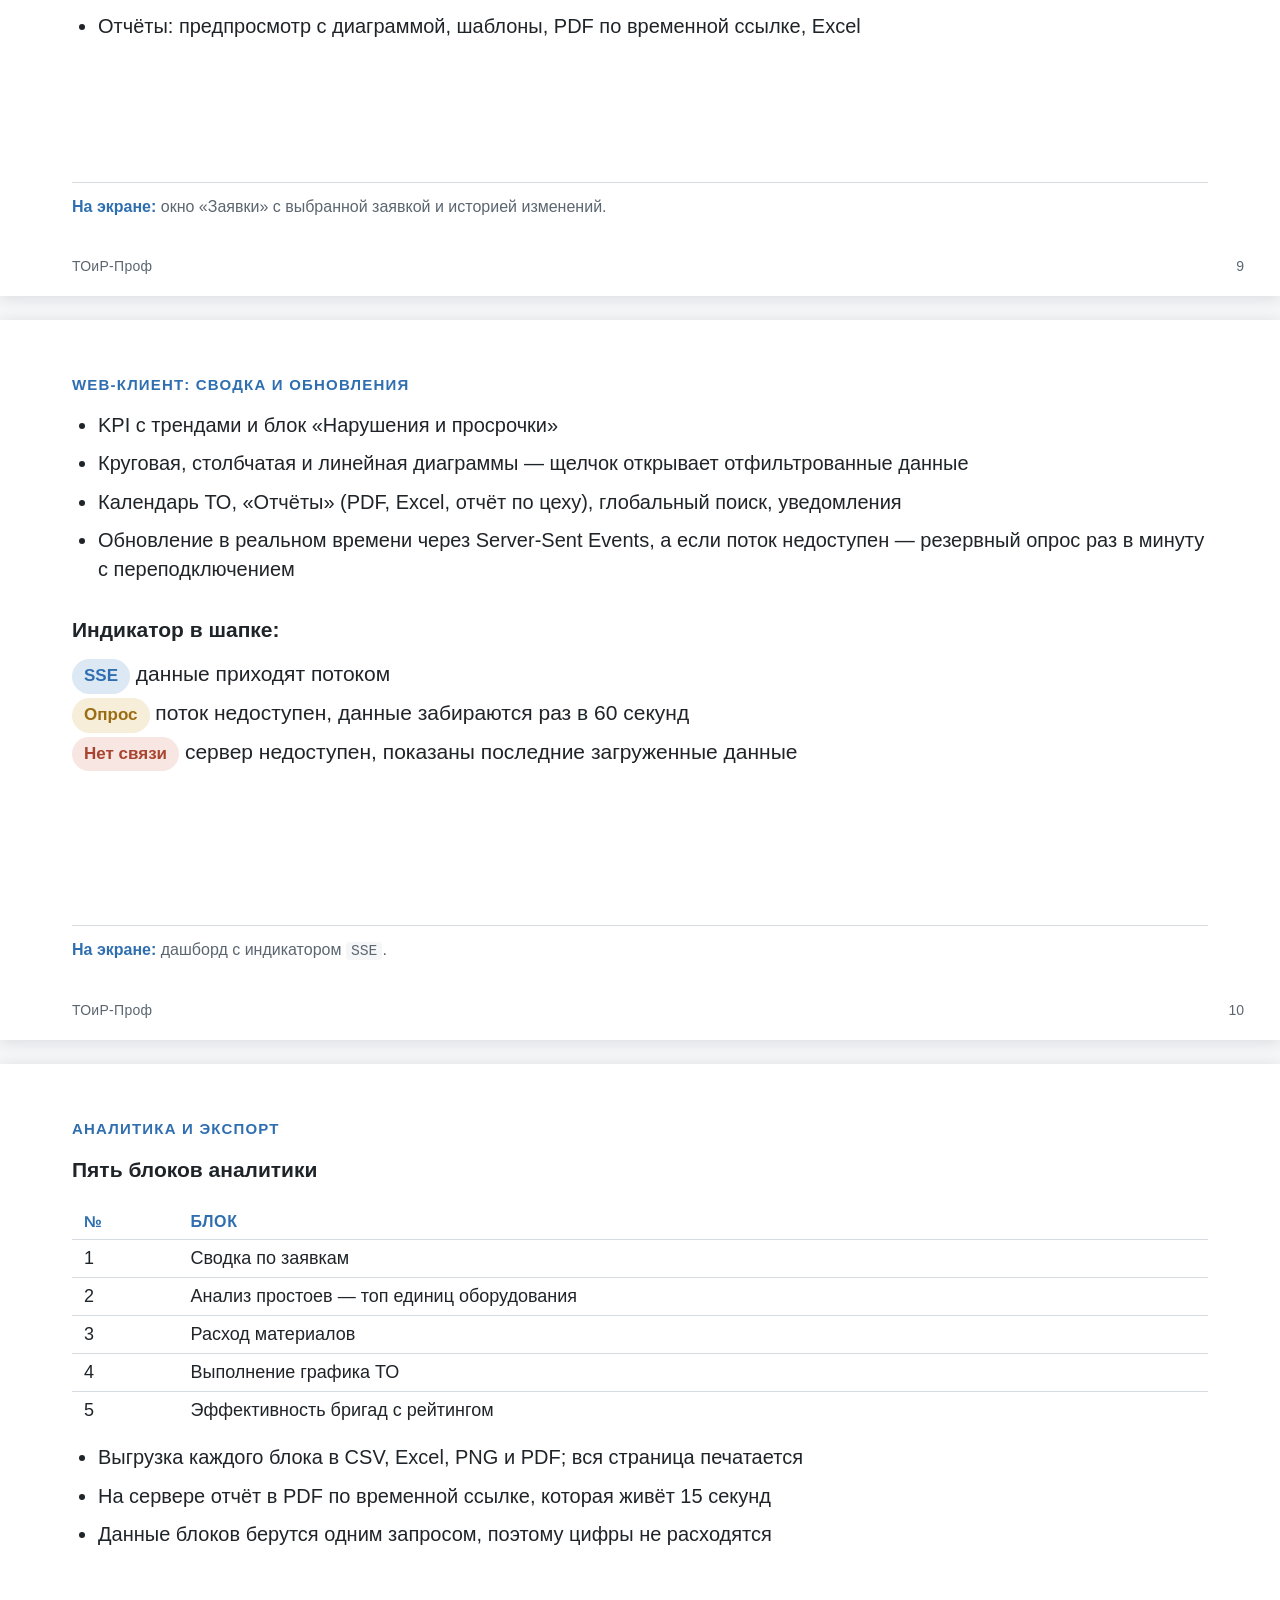
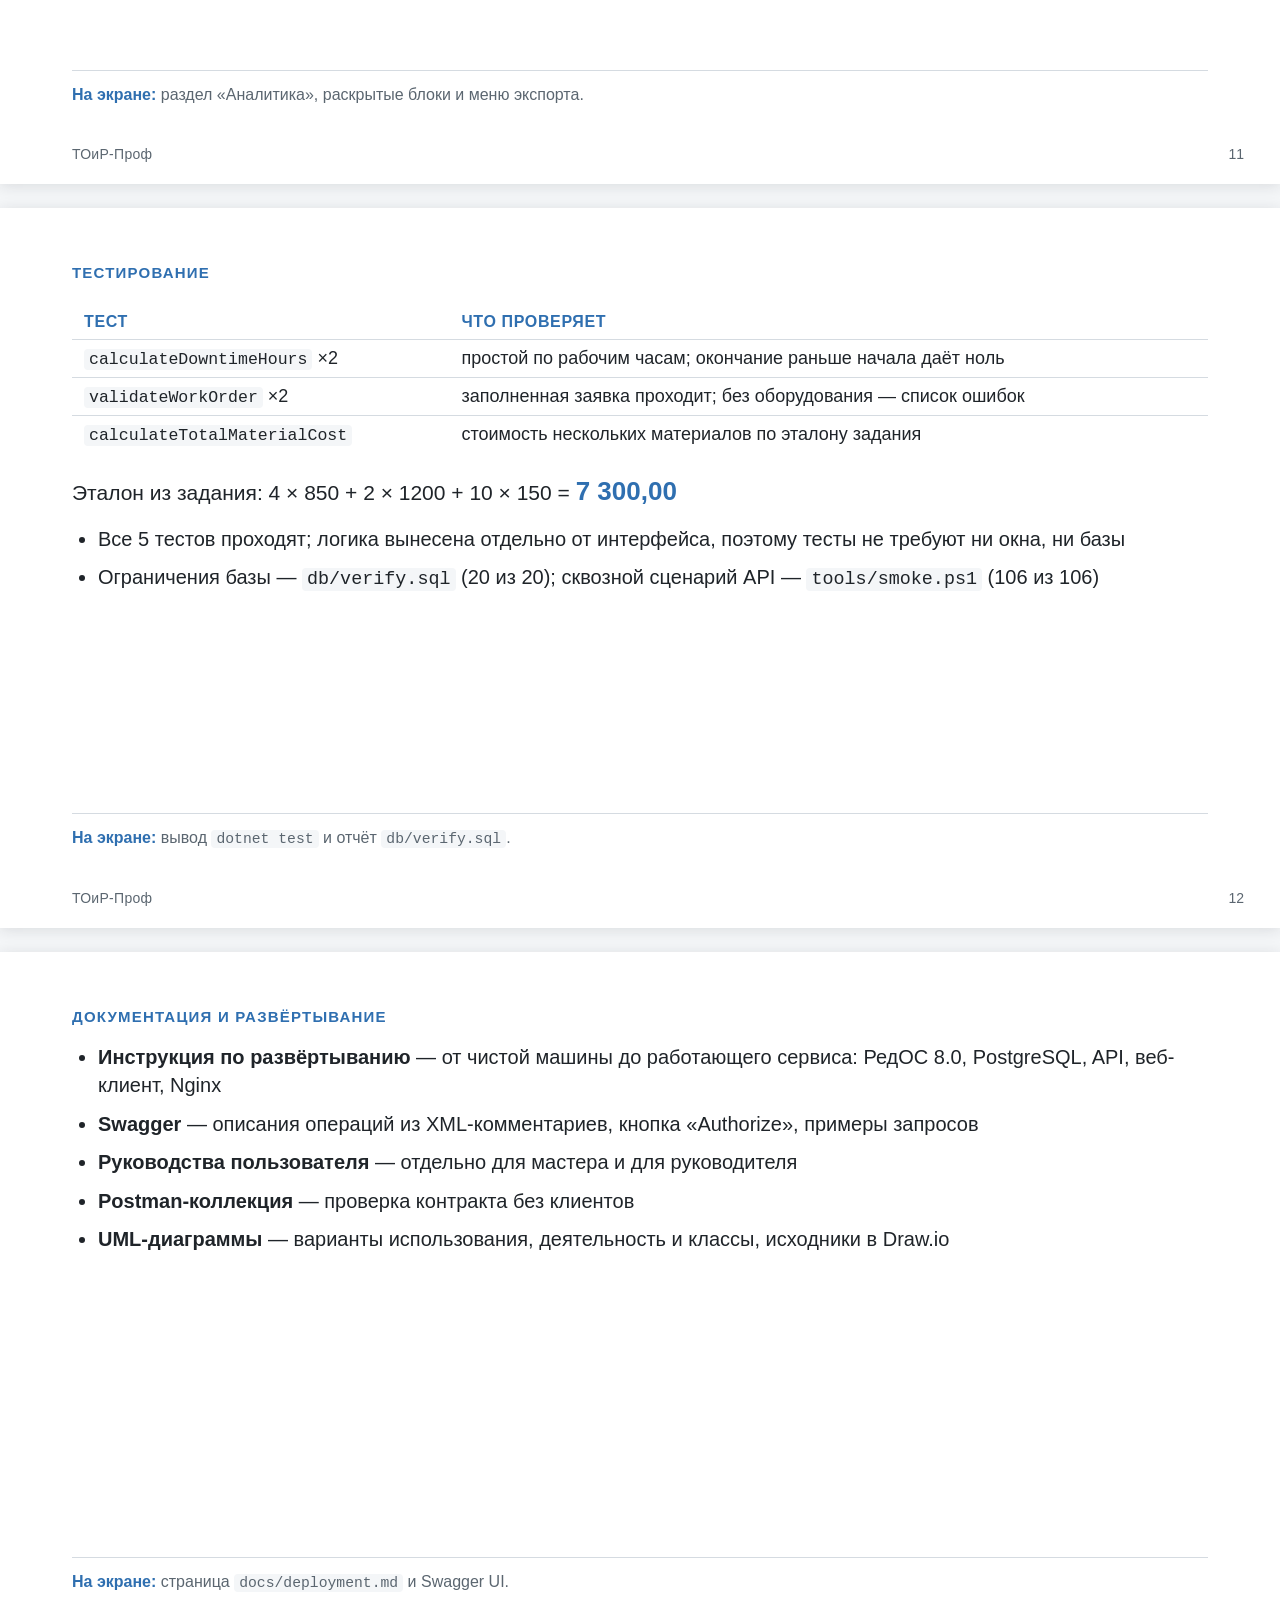
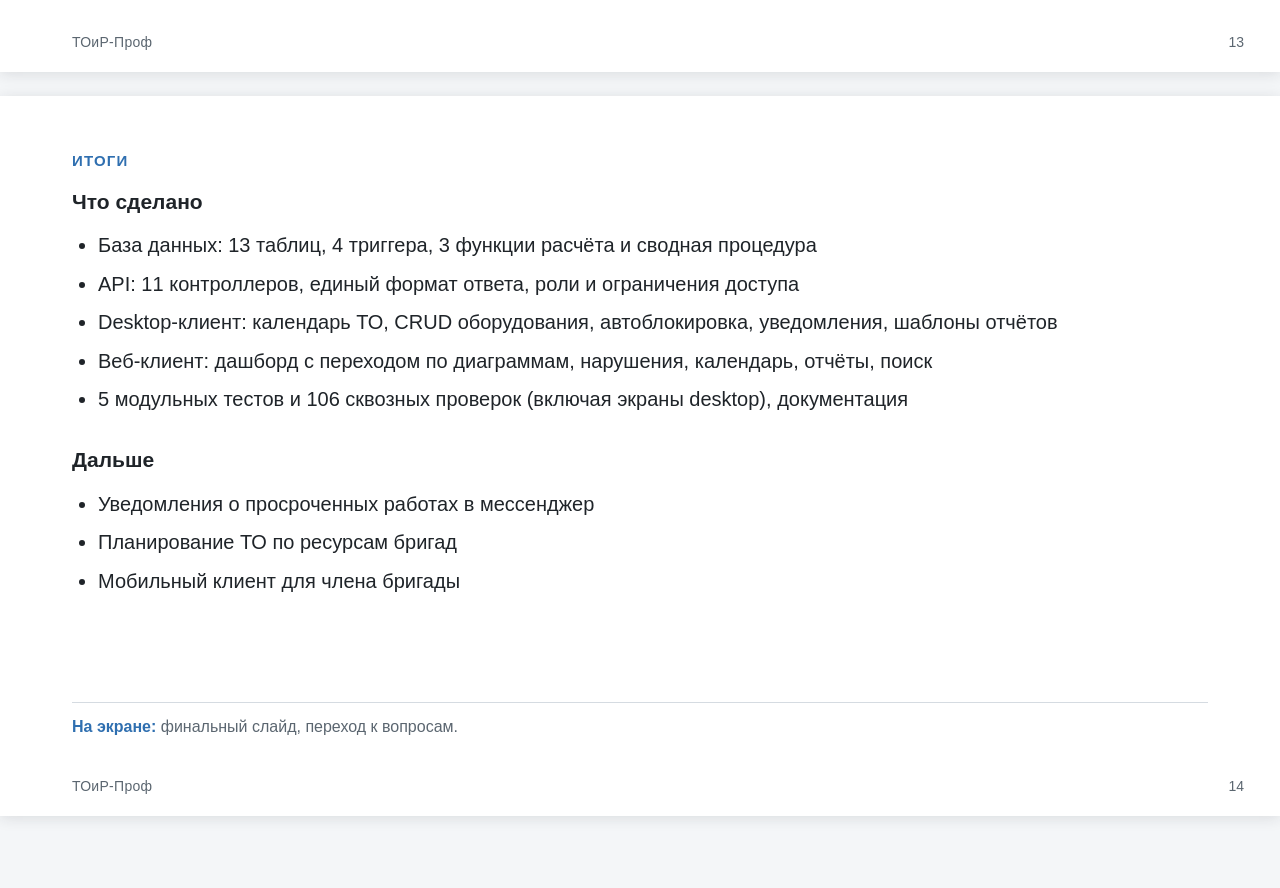
==== commit c0a4b60c: "Документация под новые возможности: руководства со скриншотами, чек-лист, развёртывание, Postman, пр" ====
--- a/docs/presentation/slides.html
+++ b/docs/presentation/slides.html
@@ -339,11 +339,13 @@
        график ТО, заявки, бригады, материалы, отчёты.</p>
     <ul>
       <li>Нативный интерфейс на Avalonia — без встраивания веб-страниц</li>
-      <li>Индикатор связи, всплывающие сообщения, модальные окна ошибок</li>
-      <li><b>Работа без сети:</b> показываются последние загруженные данные, операции
-          складываются в очередь и уходят на сервер сами, как только связь вернётся</li>
-      <li>Отчёты: PDF по временной ссылке кнопкой «Открыть PDF», любая таблица — в Excel</li>
-      <li>Локальный журнал: <code>%LOCALAPPDATA%/ToirProf/logs/client.log</code></li>
+      <li>Вход по логину или email, «Запомнить меня», автоблокировка после 15&nbsp;с бездействия</li>
+      <li>Дашборд: 4 KPI, активные заявки с цветом приоритета, ТО на 7 дней, автообновление 60&nbsp;с</li>
+      <li><b>Календарь ТО:</b> просрочки красным, ближайшие 3 дня жёлтым, «Создать заявку» из графика</li>
+      <li>Оборудование: CRUD с проверкой дат, карточка с историей заявок и ТО</li>
+      <li>Заявки: форма с <code>validateWorkOrder</code>, завершение со списком материалов, хронология</li>
+      <li>Уведомления, горячие клавиши, модальные ошибки с действием; работа без сети с очередью</li>
+      <li>Отчёты: предпросмотр с диаграммой, шаблоны, PDF по временной ссылке, Excel</li>
     </ul>
     <p class="note"><b>На экране:</b> окно «Заявки» с выбранной заявкой и историей изменений.</p>
     <div class="slide__mark">ТОиР-Проф</div>
@@ -354,10 +356,9 @@
   <section class="slide">
     <h2>Web-клиент: сводка и обновления</h2>
     <ul>
-      <li>Шесть KPI-карточек: заявки, средний простой, доля аварийных,
-          выполнение плана ТО, списание, цехи</li>
-      <li>Круговая, столбчатая и линейная диаграммы, топ-5 единиц по простою,
-          последние заявки</li>
+      <li>KPI с трендами и блок «Нарушения и просрочки»</li>
+      <li>Круговая, столбчатая и линейная диаграммы — щелчок открывает отфильтрованные данные</li>
+      <li>Календарь ТО, «Отчёты» (PDF, Excel, отчёт по цеху), глобальный поиск, уведомления</li>
       <li>Обновление в реальном времени через Server-Sent Events, а если поток
           недоступен — резервный опрос раз в минуту с переподключением</li>
     </ul>
@@ -406,7 +407,7 @@
       <li>Все 5 тестов проходят; логика вынесена отдельно от интерфейса,
           поэтому тесты не требуют ни окна, ни базы</li>
       <li>Ограничения базы — <code>db/verify.sql</code> (20 из 20); сквозной сценарий API —
-          <code>tools/smoke.ps1</code> (51 из 51)</li>
+          <code>tools/smoke.ps1</code> (106 из 106)</li>
     </ul>
     <p class="note"><b>На экране:</b> вывод <code>dotnet test</code> и отчёт <code>db/verify.sql</code>.</p>
     <div class="slide__mark">ТОиР-Проф</div>
@@ -438,9 +439,9 @@
     <ul>
       <li>База данных: 13 таблиц, 4 триггера, 3 функции расчёта и сводная процедура</li>
       <li>API: 11 контроллеров, единый формат ответа, роли и ограничения доступа</li>
-      <li>Desktop-клиент: восемь экранов, работа без сети, выгрузка в Excel</li>
-      <li>Веб-клиент: дашборд, аналитика, реестры, обновление в реальном времени</li>
-      <li>5 модульных тестов и 51 сквозная проверка API, документация, инструкция развёртывания</li>
+      <li>Desktop-клиент: календарь ТО, CRUD оборудования, автоблокировка, уведомления, шаблоны отчётов</li>
+      <li>Веб-клиент: дашборд с переходом по диаграммам, нарушения, календарь, отчёты, поиск</li>
+      <li>5 модульных тестов и 106 сквозных проверок (включая экраны desktop), документация</li>
     </ul>
     <p style="margin-top:10px"><b>Дальше</b></p>
     <ul>
